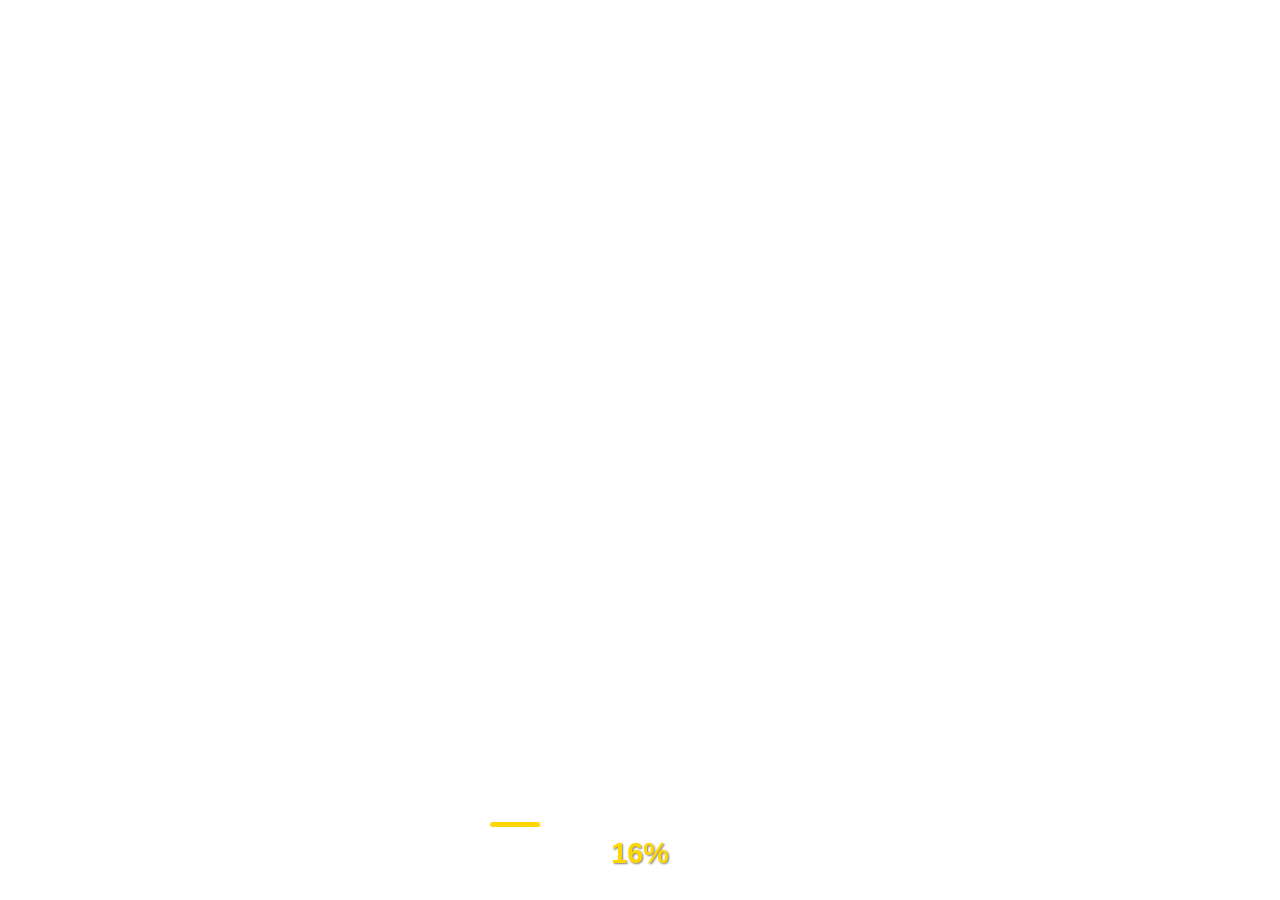
==== car3.html @ 01e0ffa0 "Add files via upload" ====
<!DOCTYPE html>
<html lang="pt-BR">
<head>
    <meta charset="UTF-8">
    <meta name="viewport" content="width=device-width, initial-scale=1.0">
    <title>Tela de Carregamento - Clássico</title>
    <style>
        * {
            margin: 0;
            padding: 0;
            box-sizing: border-box;
        }

        body {
            font-family: 'Arial', sans-serif;
            overflow: hidden;
        }

        /* Orientação Horizontal */
        body {
            display: flex;
            justify-content: center;
            align-items: center;
            min-height: 100vh;
            width: 100vw;
        }

        .background-container {
            position: fixed;
            top: 0;
            left: 0;
            width: 100%;
            height: 100%;
            z-index: 1;
            overflow: hidden;
        }

        .parallax-layer {
            position: absolute;
            width: 100%;
            height: 100%;
            background-repeat: no-repeat;
            background-size: cover;
            background-position: center bottom;
        }

        /* Camada mais distante, se move mais devagar */
        .layer-back {
            background-image: url('imag.png');
            transform: scale(1.05); /* Zoom para o parallax */
            animation: animateBack 90s linear infinite;
        }

        /* Camada do meio, se move em velocidade média */
        .layer-middle {
            background-image: url('imag2.png');
            animation: animateMiddle 60s linear infinite;
        }

        /* Camada da frente, se move mais rápido e tem mais detalhes */
        .layer-front {
            background-image: url('imag3.png');
            animation: animateFront 30s linear infinite;
        }

        .loading-overlay {
            position: fixed;
            bottom: 0; /* Posição fixa na parte inferior */
            left: 0;
            width: 100%;
            display: flex;
            flex-direction: column;
            align-items: center;
            padding-bottom: 30px; /* Espaçamento da parte inferior da tela */
            z-index: 2;
            transition: opacity 0.5s ease;
        }

        /* Removi a classe .loading-content, agora os estilos ficam diretamente na barra e porcentagem */

        .loading-bar-container {
            width: 300px;
            height: 5px;
            background: rgba(255, 255, 255, 0.2);
            border-radius: 4px;
            overflow: hidden;
        }

        .loading-bar {
            height: 100%;
            background: #FFD700;
            border-radius: 4px;
            width: 0%;
            transition: width 0.3s ease;
            box-shadow: 0 0 8px rgba(255, 215, 0, 0.5);
        }

        .loading-percentage {
            font-size: 1.8rem;
            font-weight: bold;
            color: #FFD700;
            text-shadow: 1px 1px 2px rgba(0, 0, 0, 0.5);
            margin-top: 10px;
        }

        .fade-out {
            opacity: 0;
            pointer-events: none;
        }

        @keyframes animateBack {
            0% { background-position: 0% center; }
            100% { background-position: 100% center; }
        }

        @keyframes animateMiddle {
            0% { background-position: 0% center; }
            100% { background-position: 100% center; }
        }

        @keyframes animateFront {
            0% { background-position: 0% center; }
            100% { background-position: 100% center; }
        }

        @media (max-width: 768px) {
            .loading-bar-container {
                width: 250px;
            }
        }
    </style>
</head>
<body>
    <div class="background-container">
        <div class="parallax-layer layer-back"></div>
        <div class="parallax-layer layer-middle"></div>
        <div class="parallax-layer layer-front"></div>
    </div>
    
    <div class="loading-overlay" id="loadingOverlay">
        <div class="loading-bar-container">
            <div class="loading-bar" id="loadingBar"></div>
        </div>
        <div class="loading-percentage" id="loadingPercentage">0%</div>
    </div>

    <script>
        const loadingProgress = document.getElementById('loadingBar');
        const loadingPercentage = document.getElementById('loadingPercentage');
        const loadingOverlay = document.getElementById('loadingOverlay');

        let currentProgress = 0;

        function simulateLoading() {
            const interval = setInterval(() => {
                currentProgress += Math.random() * 5 + 1;
                
                if (currentProgress >= 100) {
                    currentProgress = 100;
                    clearInterval(interval);
                    
                    // Fazer o overlay desaparecer após 0.5 segundos
                    setTimeout(() => {
                        loadingOverlay.classList.add('fade-out');
                    }, 500);

                    // Redireciona para a página do jogo após 15 segundos de espera
                    setTimeout(() => {
                        window.location.href = 'game3.html';
                    }, 3000); // 3000 milissegundos = 3 segundos
                }
                
                loadingProgress.style.width = currentProgress + '%';
                loadingPercentage.textContent = Math.floor(currentProgress) + '%';
                
            }, 200 + Math.random() * 300);
        }

        // A experiência de carregamento já é iniciada ao carregar a página
        function startExperience() {
            // Tenta colocar em tela cheia primeiro
            if (document.documentElement.requestFullscreen) {
                document.documentElement.requestFullscreen();
            } else if (document.documentElement.webkitRequestFullscreen) { /* Safari */
                document.documentElement.webkitRequestFullscreen();
            }

            // Tenta rotacionar a tela
            if (screen.orientation && screen.orientation.lock) {
                screen.orientation.lock('landscape').catch(function(error) {
                    console.log('A rotação de tela falhou: ', error);
                });
            } else {
                console.log('O navegador não suporta a rotação de tela.');
            }

            // Inicia a simulação de carregamento
            simulateLoading();
        }

        // Inicia a experiência de carregamento automaticamente quando a página é carregada.
        window.addEventListener('load', startExperience);
    </script>
</body>
</html>
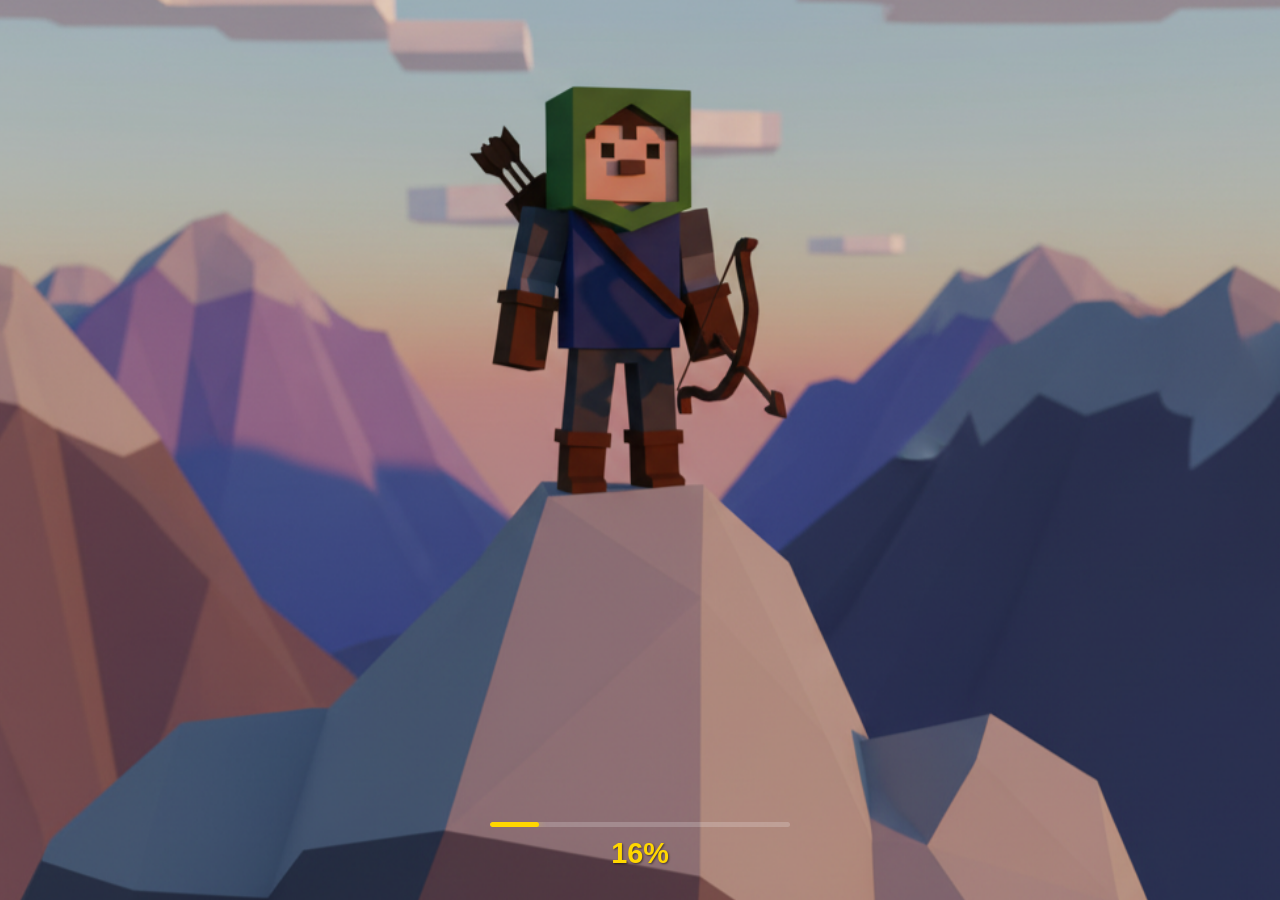
==== commit 774e0071: "Change game redirect URL to 'mundogame/game3.html' Updated redirect URL for the game page." ====
--- a/car3.html
+++ b/car3.html
@@ -166,7 +166,7 @@
 
                     // Redireciona para a página do jogo após 15 segundos de espera
                     setTimeout(() => {
-                        window.location.href = 'game3.html';
+                        window.location.href = 'mundogame/game3.html';
                     }, 3000); // 3000 milissegundos = 3 segundos
                 }
                 
